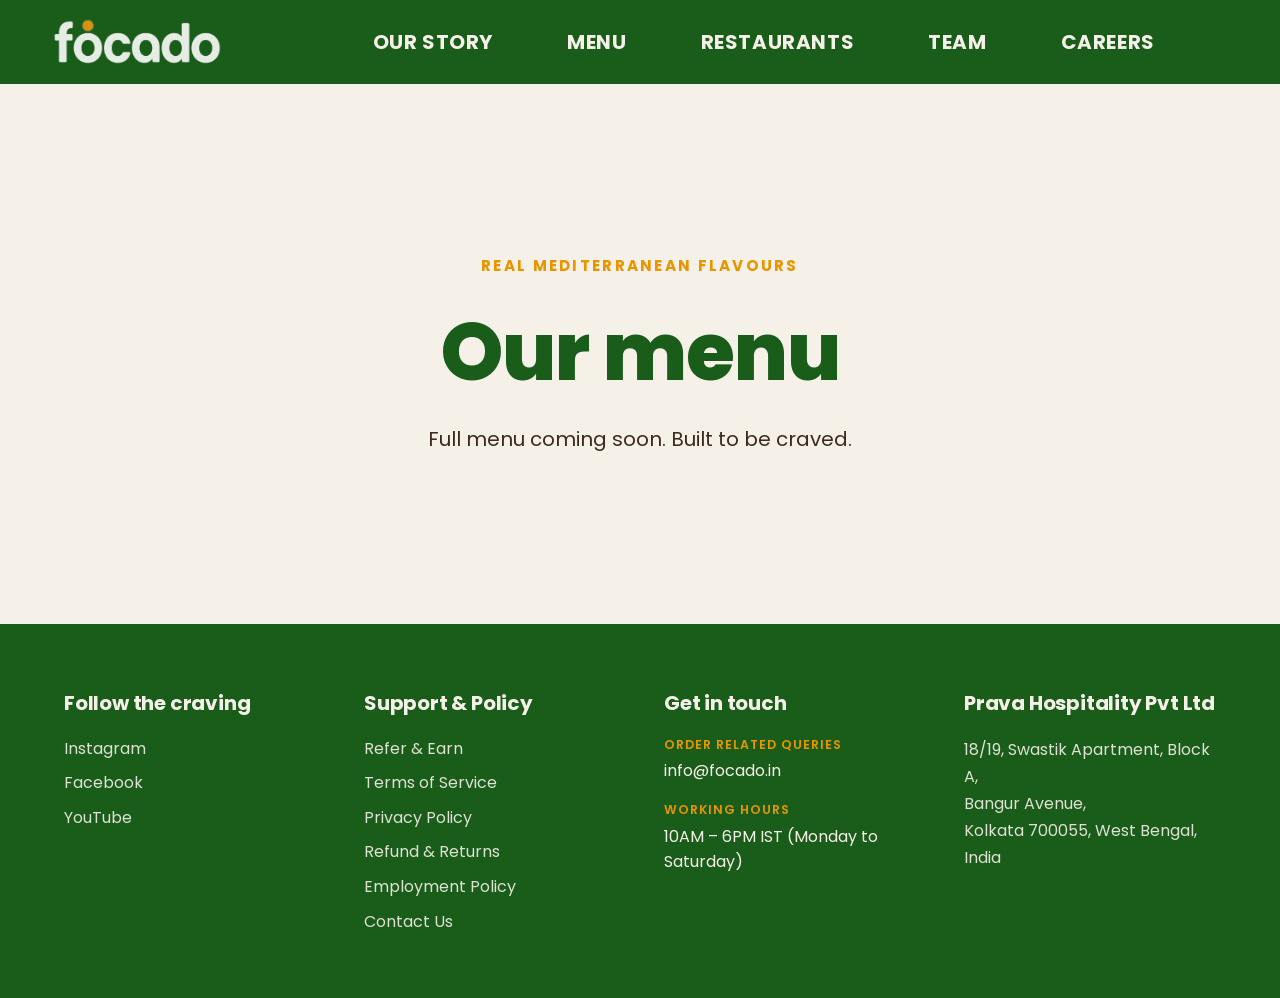
==== menu.html @ 37fbb45b "Menu: move to standalone menu.html page, remove home menu section Removes the 'What you'll crave' ca" ====
<!DOCTYPE html>
<html lang="en">
<head>
<meta charset="UTF-8" />
<meta name="viewport" content="width=device-width, initial-scale=1.0" />
<title>Focado — Our menu</title>
<link rel="preconnect" href="https://fonts.googleapis.com" />
<link rel="preconnect" href="https://fonts.gstatic.com" crossorigin />
<link href="https://fonts.googleapis.com/css2?family=Poppins:wght@400;500;600;700;800;900&display=swap" rel="stylesheet" />
<link rel="stylesheet" href="style.css" />
</head>
<body>
<header class="topbar">
  <a href="index.html"><img class="logo" src="focado-logo-white.png" alt="Focado" /></a>
  <nav class="nav">
    <a href="index.html">Our Story</a>
    <a href="menu.html">Menu</a>
    <a href="index.html">Restaurants</a>
    <a href="index.html">Team</a>
    <a href="index.html">Careers</a>
  </nav>
  <button class="burger" aria-label="Menu" onclick="document.body.classList.toggle('nav-open')">
    <span></span><span></span><span></span>
  </button>
</header>
<nav class="mobile-nav">
  <a href="index.html">Our Story</a>
  <a href="menu.html">Menu</a>
  <a href="index.html">Restaurants</a>
  <a href="index.html">Team</a>
  <a href="index.html">Careers</a>
</nav>
<main>
  <section class="menu-page">
    <p class="eyebrow">Real Mediterranean Flavours</p>
    <h1 class="menu-page-title">Our menu</h1>
    <p class="menu-page-sub">Full menu coming soon. Built to be craved.</p>
  </section>
</main>
<footer class="footer">
  <div class="footer-col">
    <h4>Follow the craving</h4>
    <ul class="footer-links">
      <li><a href="#">Instagram</a></li>
      <li><a href="#">Facebook</a></li>
      <li><a href="#">YouTube</a></li>
    </ul>
  </div>
  <div class="footer-col">
    <h4>Support &amp; Policy</h4>
    <ul class="footer-links">
      <li><a href="#">Refer &amp; Earn</a></li>
      <li><a href="#">Terms of Service</a></li>
      <li><a href="#">Privacy Policy</a></li>
      <li><a href="#">Refund &amp; Returns</a></li>
      <li><a href="#">Employment Policy</a></li>
      <li><a href="#">Contact Us</a></li>
    </ul>
  </div>
  <div class="footer-col">
    <h4>Get in touch</h4>
    <div class="footer-contact">
      <p class="contact-label">Order related queries</p>
      <p class="contact-value">info@focado.in</p>
    </div>
    <div class="footer-contact">
      <p class="contact-label">Working hours</p>
      <p class="contact-value">10AM – 6PM IST (Monday to Saturday)</p>
    </div>
  </div>
  <div class="footer-col">
    <h4>Prava Hospitality Pvt Ltd</h4>
    <address class="footer-address">
      18/19, Swastik Apartment, Block A,<br>
      Bangur Avenue,<br>
      Kolkata 700055, West Bengal, India
    </address>
  </div>
</footer>
</body>
</html>
---- style.css ----
:root{--green:#1A5C1A;--amber:#E89500;--cream:#F5F0E8;--brown:#3D2B1F;--white:#FFFFFF;}
*{margin:0;padding:0;box-sizing:border-box;}
html,body{margin:0;padding:0;background:#FFFFFF;}
html{scroll-behavior:smooth;}
body{font-family:"Poppins",sans-serif;color:#1A5C1A;overflow-x:hidden;}
.topbar{display:flex;align-items:center;justify-content:space-between;padding:18px clamp(1.5rem,4vw,3.5rem);background:var(--green);box-shadow:0 1px 0 rgba(0,0,0,0.15);}
.topbar .logo{display:block;height:48px;width:auto;}
.nav{display:flex;flex:1;justify-content:space-evenly;align-items:center;margin-left:clamp(2rem,6vw,5rem);}
.nav a{font-weight:700;font-size:1.25rem;letter-spacing:0.03em;text-transform:uppercase;color:var(--cream);text-decoration:none;transition:color 0.2s;}
.nav a:hover{color:var(--amber);}
.burger{display:none;flex-direction:column;gap:5px;background:none;border:none;cursor:pointer;padding:6px;}
.burger span{display:block;width:26px;height:3px;border-radius:2px;background:var(--cream);}
.mobile-nav{display:none;flex-direction:column;background:var(--green);box-shadow:0 1px 0 rgba(0,0,0,0.15);}
.mobile-nav a{padding:14px clamp(1.5rem,4vw,3.5rem);font-weight:600;font-size:1.1rem;color:var(--cream);text-decoration:none;border-top:1px solid rgba(255,255,255,0.12);}
.mobile-nav a:hover{color:var(--amber);}
/* ===== Hero carousel (text-free, images only) ===== */
.hero-carousel{position:relative;width:100%;min-height:calc(100svh - 85px);overflow:hidden;}
.carousel-track{position:absolute;inset:0;}
.slide{position:absolute;inset:0;opacity:0;visibility:hidden;transition:opacity 450ms ease;}
.slide.is-active{opacity:1;visibility:visible;}
/* full-bleed image fills the slide; centered food stays in view, no distortion */
.slide-img{position:absolute;inset:0;width:100%;height:100%;object-fit:cover;object-position:center;}
/* arrows */
.carousel-arrow{position:absolute;top:50%;transform:translateY(-50%);z-index:3;display:flex;align-items:center;justify-content:center;width:48px;height:48px;border:none;border-radius:50%;color:var(--cream);background:rgba(26,92,26,0.55);cursor:pointer;transition:background-color 0.2s;}
.carousel-arrow:hover{background:var(--amber);}
.carousel-arrow:focus-visible{outline:2px solid var(--cream);outline-offset:2px;}
.carousel-prev{left:clamp(0.75rem,2vw,1.5rem);}
.carousel-next{right:clamp(0.75rem,2vw,1.5rem);}
/* dots */
.carousel-dots{position:absolute;left:50%;bottom:clamp(1rem,3vw,1.8rem);transform:translateX(-50%);z-index:3;display:flex;gap:0.6rem;}
.dot{width:12px;height:12px;padding:0;border:none;border-radius:50%;background:rgba(245,240,232,0.5);cursor:pointer;transition:background-color 0.2s;}
.dot:hover{background:rgba(245,240,232,0.85);}
.dot.is-active{background:var(--amber);}
.dot:focus-visible{outline:2px solid var(--cream);outline-offset:2px;}
/* ===== Brand strip (below the carousel) ===== */
.brand-strip{display:grid;grid-template-columns:1fr 1fr;align-items:center;gap:clamp(2rem,5vw,4rem);background:var(--green);color:var(--cream);padding:clamp(2.5rem,5vw,4rem) clamp(1.5rem,5vw,5rem);margin-bottom:clamp(2rem,5vw,3.5rem);}
.brand-zone{text-align:center;}
.brand-zone--right{border-left:1px solid rgba(245,240,232,0.18);}
.brand-craved{font-family:"Poppins",sans-serif;font-weight:800;line-height:1.04;letter-spacing:-0.02em;}
.brand-craved .bz-top{display:block;color:var(--cream);font-size:clamp(1.6rem,3.2vw,2.6rem);}
.brand-craved .bz-accent{display:block;color:var(--amber);font-style:italic;font-size:clamp(2.4rem,5vw,4rem);}
.brand-promise{font-family:"Poppins",sans-serif;font-weight:800;line-height:1.2;letter-spacing:-0.01em;color:var(--cream);font-size:clamp(1.5rem,3vw,2.4rem);}
.brand-promise .bz-accent-inline{color:var(--amber);font-style:italic;}
.menu{padding:clamp(3.5rem,7vw,6rem) clamp(1.5rem,5vw,5rem);text-align:center;background:var(--cream);scroll-margin-top:90px;}
.eyebrow{font-weight:700;font-size:0.95rem;letter-spacing:0.15em;text-transform:uppercase;color:var(--amber);margin-bottom:0.6rem;}
.menu-title{font-weight:800;font-size:clamp(2rem,4vw,3.2rem);letter-spacing:-0.02em;color:var(--green);margin-bottom:clamp(2.5rem,5vw,3.5rem);}
.cards{display:grid;grid-template-columns:repeat(4,1fr);gap:clamp(1rem,2.5vw,2rem);max-width:1200px;margin:0 auto;}
.card{display:flex;flex-direction:column;}
.card-img{width:100%;aspect-ratio:4/5;border-radius:18px;background-color:var(--green);background-size:cover;background-position:center;}
.card-label{font-weight:700;font-size:clamp(1.2rem,1.8vw,1.5rem);color:var(--green);margin-top:1rem;}
.waitlist{padding:clamp(3.5rem,7vw,6rem) clamp(1.5rem,5vw,5rem);text-align:center;background:#FFFFFF;}
.waitlist-title{font-weight:800;font-size:clamp(2rem,4vw,3.2rem);letter-spacing:-0.02em;color:var(--green);margin-bottom:0.8rem;}
.waitlist-sub{font-weight:500;font-size:clamp(1.05rem,1.8vw,1.35rem);color:var(--brown);margin-bottom:clamp(1.8rem,4vw,2.5rem);}
.waitlist-form{display:flex;gap:0.8rem;justify-content:center;max-width:520px;margin:0 auto;}
.waitlist-input{flex:1;min-width:0;font-family:inherit;font-size:1.05rem;color:var(--green);padding:1em 1.4em;border:1px solid rgba(0,0,0,0.15);border-radius:999px;outline:none;transition:border-color 0.2s;}
.waitlist-input:focus{border-color:var(--amber);}
.waitlist-input::placeholder{color:rgba(61,43,31,0.5);}
.waitlist-btn{flex-shrink:0;font-family:inherit;font-weight:700;font-size:1.05rem;color:var(--cream);background:var(--green);border:none;border-radius:999px;padding:1em 2.2em;cursor:pointer;transition:background-color 0.2s;}
.waitlist-btn:hover{background:var(--amber);}
.footer{background:var(--green);color:var(--cream);display:grid;grid-template-columns:repeat(4,1fr);gap:clamp(2rem,4vw,3rem);align-items:start;padding:clamp(2.5rem,5vw,4rem) clamp(1.5rem,5vw,5rem);}
.footer-col h4{font-weight:700;font-size:1.25rem;letter-spacing:-0.01em;color:var(--cream);margin-bottom:1.1rem;}
/* vertical link lists — lighter weight than the headers */
.footer-links{list-style:none;display:flex;flex-direction:column;gap:0.6rem;}
.footer-links a{font-weight:400;font-size:1rem;color:var(--cream);text-decoration:none;opacity:0.9;transition:opacity 0.2s,color 0.2s;}
.footer-links a:hover{opacity:1;color:var(--amber);}
/* Get in touch: amber uppercase labels, cream values */
.footer-contact{margin-bottom:1.1rem;}
.footer-contact:last-child{margin-bottom:0;}
.contact-label{font-weight:600;font-size:0.78rem;letter-spacing:0.08em;text-transform:uppercase;color:var(--amber);margin-bottom:0.3rem;}
.contact-value{font-weight:400;font-size:1rem;color:var(--cream);}
.footer-address{font-style:normal;font-weight:400;font-size:1rem;line-height:1.7;color:var(--cream);opacity:0.9;}
@media(max-width:768px){
  .topbar{padding:16px 1.5rem;}
  .topbar .logo{height:42px;}
  .nav{display:none;}
  .burger{display:flex;}
  body.nav-open .mobile-nav{display:flex;}
  /* hero: sensible mobile height; full-bleed images keep centred food in view */
  .hero-carousel{min-height:60svh;}
  .carousel-arrow{width:40px;height:40px;}
  /* brand strip stacks into a single column on mobile */
  .brand-strip{grid-template-columns:1fr;gap:0;padding:clamp(2rem,7vw,2.75rem) 1.5rem;}
  .brand-zone--right{border-left:none;border-top:1px solid rgba(245,240,232,0.18);margin-top:clamp(1.25rem,5vw,1.75rem);padding-top:clamp(1.25rem,5vw,1.75rem);}
  .cards{grid-template-columns:repeat(2,1fr);max-width:520px;}
  .waitlist-form{flex-direction:column;}
  .footer{grid-template-columns:1fr;gap:2rem;text-align:left;}
}
.story{position:relative;background:var(--cream);overflow:hidden;padding:clamp(24px,4vw,56px) 0;}
.story-path{position:absolute;top:0;left:0;width:100%;height:100%;pointer-events:none;z-index:0;}
.story-cap{position:relative;z-index:3;text-align:center;font-weight:600;font-size:clamp(22px,4.5vw,34px);color:var(--green);margin:0 auto;padding:0 24px;}
.story-cap span{font-weight:800;font-style:italic;color:var(--amber);}
.story-cap--start{margin-bottom:clamp(8px,2vw,16px);}
.story-cap--end{margin-top:clamp(8px,2vw,16px);}
.story-panel{position:relative;z-index:1;display:flex;align-items:center;min-height:clamp(300px,42vh,460px);max-width:1200px;margin:0 auto;}
.story-cut{position:absolute;top:50%;transform:translateY(-50%);z-index:0;display:flex;align-items:center;justify-content:center;}
.story-cut img{display:block;width:100%;height:auto;animation:storyFloat 6s ease-in-out infinite;}
.story-panel--left .story-cut{left:-5vw;}
.story-panel--right .story-cut{right:-5vw;}
.story-txt{position:relative;z-index:2;width:100%;padding:0 clamp(24px,6vw,80px);}
.story-panel--left .story-txt{text-align:right;}
.story-panel--right .story-txt{text-align:left;}
.story-pre{margin:0 0 4px;font-size:clamp(16px,2.2vw,26px);font-weight:500;color:var(--brown);line-height:1.2;}
.story-word{margin:0;font-weight:800;font-size:clamp(52px,9.5vw,120px);color:var(--green);line-height:0.9;letter-spacing:-2px;}

.story-panel:nth-of-type(1) .story-cut{width:clamp(300px,42vw,560px);}
.story-panel:nth-of-type(2) .story-cut{width:clamp(280px,40vw,520px);}
.story-panel:nth-of-type(3) .story-cut{width:clamp(300px,42vw,560px);}
.story-panel:nth-of-type(4) .story-cut{width:clamp(280px,40vw,520px);}
.story-panel:nth-of-type(5) .story-cut{width:clamp(300px,42vw,560px);}

.story-panel{opacity:0;transform:translateY(30px);transition:opacity .7s ease,transform .7s ease;}
.story-panel.is-visible{opacity:1;transform:translateY(0);}
.story-panel:nth-of-type(3) .story-cut img{animation-duration:6.6s;animation-delay:-1s;}
.story-panel:nth-of-type(4) .story-cut img{animation-duration:7s;animation-delay:-2s;}
.story-panel:nth-of-type(5) .story-cut img{animation-duration:5.6s;animation-delay:-3s;}
@keyframes storyFloat{0%,100%{transform:translateY(0);}50%{transform:translateY(-12px);}}
@media (max-width:768px){
  .story-panel{min-height:clamp(240px,34vh,340px);}
  .story-panel:nth-of-type(1) .story-cut,
  .story-panel:nth-of-type(3) .story-cut,
  .story-panel:nth-of-type(5) .story-cut{width:60vw;}
  .story-panel:nth-of-type(2) .story-cut,
  .story-panel:nth-of-type(4) .story-cut{width:56vw;}
  .story-panel--left .story-cut{left:-14vw;}
  .story-panel--right .story-cut{right:-14vw;}
  .story-txt{padding:0 16px;}
  .story-word{font-size:clamp(44px,14vw,72px);letter-spacing:-1px;}
  .story-pre{font-size:clamp(15px,4vw,20px);}
}
@media (prefers-reduced-motion:reduce){
  .story-cut img{animation:none;}
  .story-panel{transition:none;}
}
.menu-page{background:var(--cream);text-align:center;padding:clamp(4rem,12vw,9rem) clamp(1.5rem,5vw,5rem);min-height:60vh;display:flex;flex-direction:column;justify-content:center;}
.menu-page-title{font-weight:800;font-size:clamp(40px,8vw,80px);color:var(--green);margin:6px 0 12px;letter-spacing:-1px;}
.menu-page-sub{font-size:clamp(16px,2.5vw,20px);color:var(--brown);margin:0;}
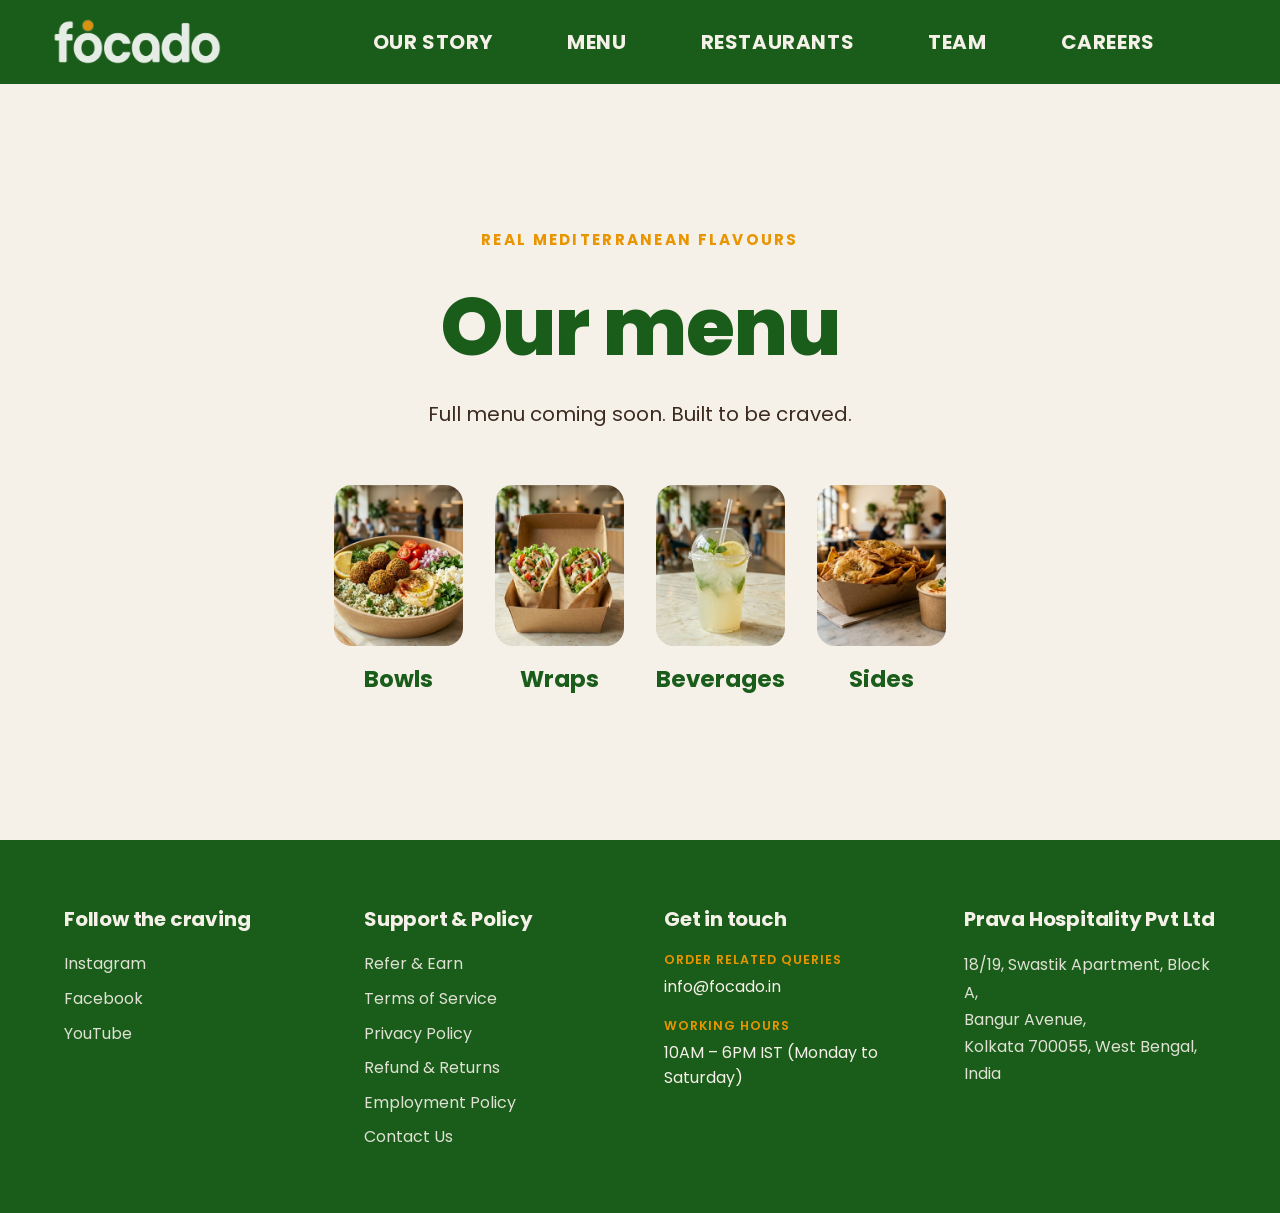
==== commit 3b2417c1: "Menu page: add the four category cards below the placeholder Adds the Bowls/Wraps/Beverages/Sides ca" ====
--- a/menu.html
+++ b/menu.html
@@ -35,6 +35,24 @@
     <p class="eyebrow">Real Mediterranean Flavours</p>
     <h1 class="menu-page-title">Our menu</h1>
     <p class="menu-page-sub">Full menu coming soon. Built to be craved.</p>
+    <div class="cards">
+      <article class="card">
+        <div class="card-img" style="background-image:url('cat-bowls.png')"></div>
+        <h3 class="card-label">Bowls</h3>
+      </article>
+      <article class="card">
+        <div class="card-img" style="background-image:url('cat-wraps.png')"></div>
+        <h3 class="card-label">Wraps</h3>
+      </article>
+      <article class="card">
+        <div class="card-img" style="background-image:url('cat-beverages.png')"></div>
+        <h3 class="card-label">Beverages</h3>
+      </article>
+      <article class="card">
+        <div class="card-img" style="background-image:url('cat-pitachips.png')"></div>
+        <h3 class="card-label">Sides</h3>
+      </article>
+    </div>
   </section>
 </main>
 <footer class="footer">
--- a/style.css
+++ b/style.css
@@ -131,6 +131,7 @@
   .story-cut img{animation:none;}
   .story-panel{transition:none;}
 }
-.menu-page{background:var(--cream);text-align:center;padding:clamp(4rem,12vw,9rem) clamp(1.5rem,5vw,5rem);min-height:60vh;display:flex;flex-direction:column;justify-content:center;}
+.menu-page{background:var(--cream);text-align:center;padding:clamp(4rem,12vw,9rem) clamp(1.5rem,5vw,5rem);display:flex;flex-direction:column;justify-content:flex-start;}
 .menu-page-title{font-weight:800;font-size:clamp(40px,8vw,80px);color:var(--green);margin:6px 0 12px;letter-spacing:-1px;}
 .menu-page-sub{font-size:clamp(16px,2.5vw,20px);color:var(--brown);margin:0;}
+.menu-page .cards{margin-top:clamp(2rem,5vw,3.5rem);}
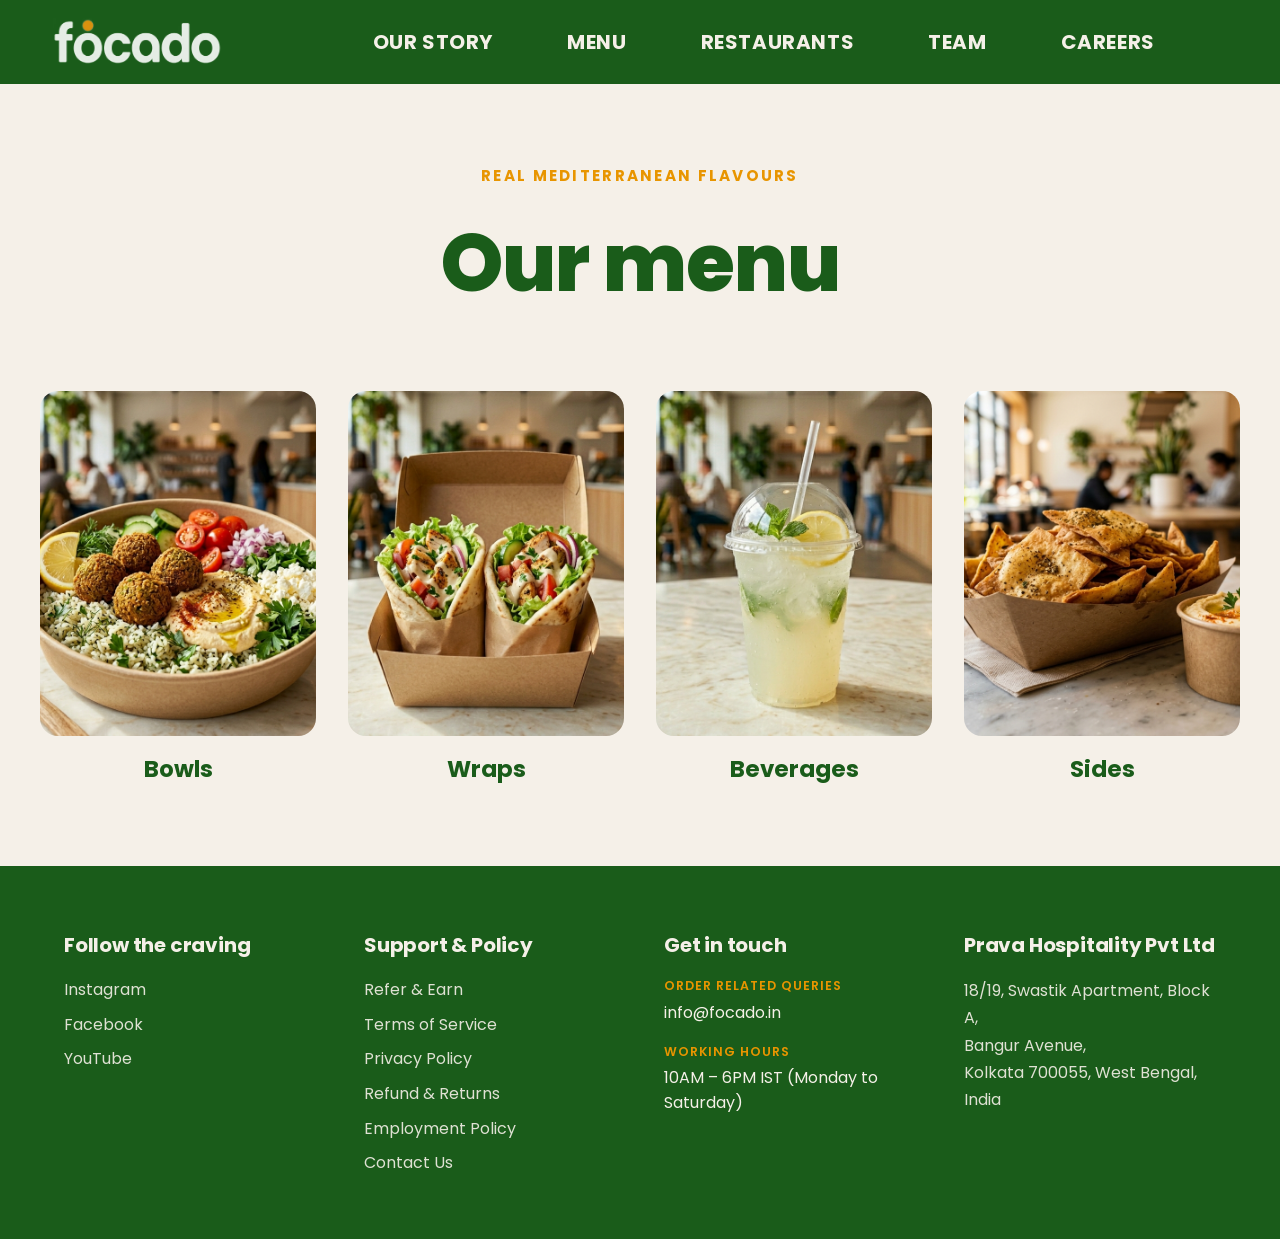
==== commit 8ec84dc8: "Menu page: drop placeholder sub-line, make cards full-width Removes the 'coming soon' sub-line from " ====
--- a/menu.html
+++ b/menu.html
@@ -34,7 +34,6 @@
   <section class="menu-page">
     <p class="eyebrow">Real Mediterranean Flavours</p>
     <h1 class="menu-page-title">Our menu</h1>
-    <p class="menu-page-sub">Full menu coming soon. Built to be craved.</p>
     <div class="cards">
       <article class="card">
         <div class="card-img" style="background-image:url('cat-bowls.png')"></div>
--- a/style.css
+++ b/style.css
@@ -131,7 +131,8 @@
   .story-cut img{animation:none;}
   .story-panel{transition:none;}
 }
-.menu-page{background:var(--cream);text-align:center;padding:clamp(4rem,12vw,9rem) clamp(1.5rem,5vw,5rem);display:flex;flex-direction:column;justify-content:flex-start;}
+.menu-page{background:var(--cream);text-align:center;padding:clamp(3rem,7vw,5rem) clamp(1rem,3vw,2rem);display:flex;flex-direction:column;justify-content:flex-start;}
 .menu-page-title{font-weight:800;font-size:clamp(40px,8vw,80px);color:var(--green);margin:6px 0 12px;letter-spacing:-1px;}
 .menu-page-sub{font-size:clamp(16px,2.5vw,20px);color:var(--brown);margin:0;}
-.menu-page .cards{margin-top:clamp(2rem,5vw,3.5rem);}
+.menu-page .cards{width:100%;margin-top:clamp(2rem,5vw,3.5rem);}
+.order-page{min-height:60vh;display:flex;flex-direction:column;justify-content:center;}
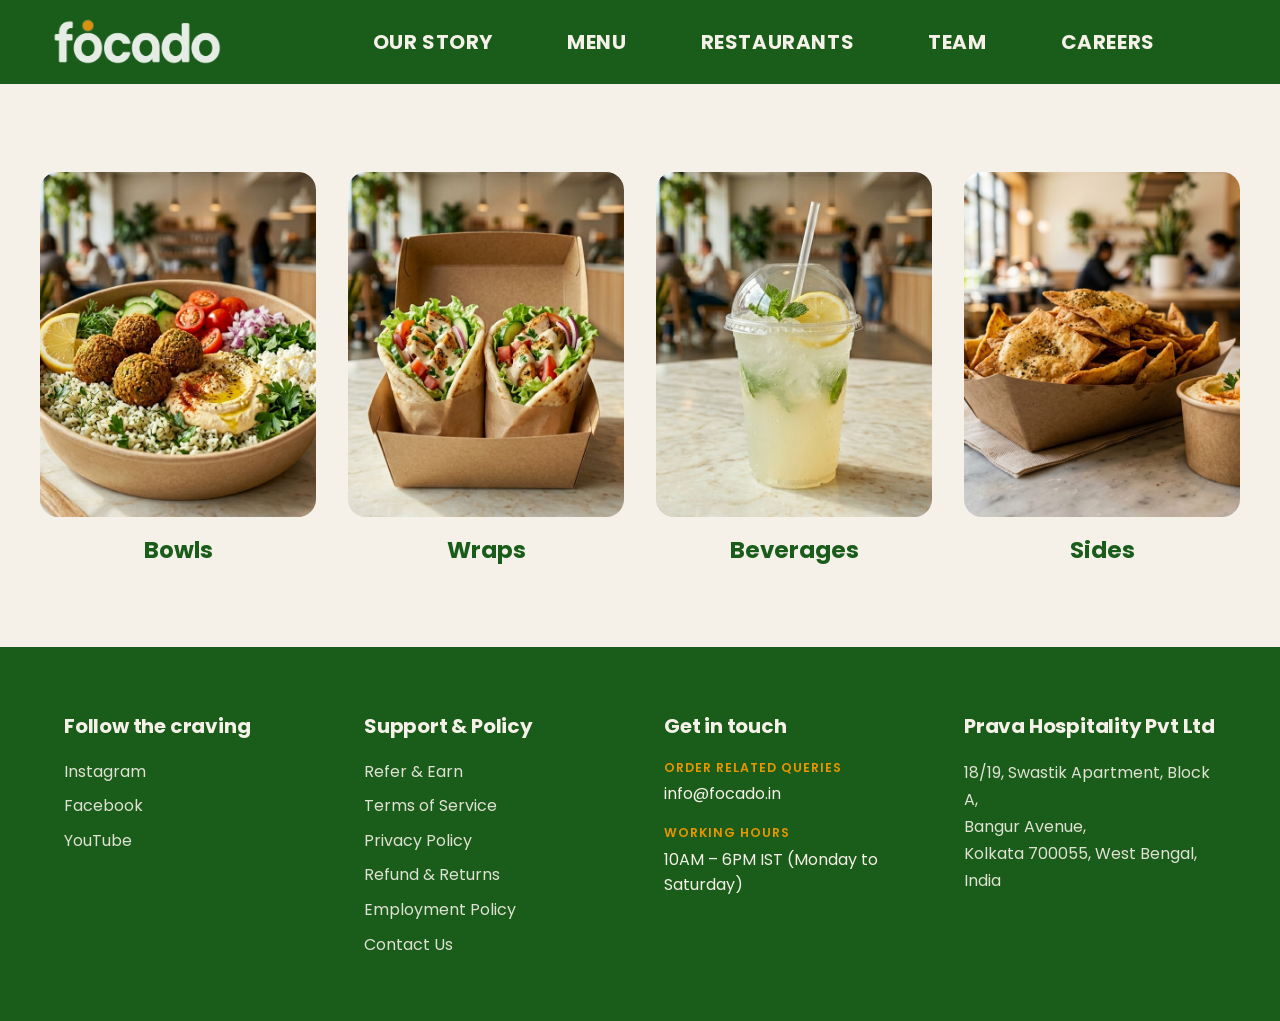
==== commit 705aa81f: "Menu page: remove eyebrow + 'Our menu' heading, open straight to cards Deletes the eyebrow and page " ====
--- a/menu.html
+++ b/menu.html
@@ -32,8 +32,6 @@
 </nav>
 <main>
   <section class="menu-page">
-    <p class="eyebrow">Real Mediterranean Flavours</p>
-    <h1 class="menu-page-title">Our menu</h1>
     <div class="cards">
       <article class="card">
         <div class="card-img" style="background-image:url('cat-bowls.png')"></div>
--- a/style.css
+++ b/style.css
@@ -85,6 +85,14 @@
   .waitlist-form{flex-direction:column;}
   .footer{grid-template-columns:1fr;gap:2rem;text-align:left;}
 }
+.kolkata{background:var(--cream);overflow:hidden;padding:clamp(28px,5vw,64px) 0;text-align:center;}
+.kolkata-cap{margin:0 auto;padding:0 24px;font-weight:700;font-size:clamp(28px,5.5vw,52px);line-height:1.1;color:var(--green);}
+.kolkata-cap span{font-weight:800;font-style:italic;color:var(--amber);}
+.kolkata-skyline{display:block;width:100%;max-width:1200px;height:auto;margin:clamp(12px,3vw,32px) auto 0;}
+@media (max-width:700px){
+  .kolkata{padding:clamp(20px,6vw,40px) 0;}
+  .kolkata-cap{font-size:clamp(24px,7vw,34px);}
+}
 .story{position:relative;background:var(--cream);overflow:hidden;padding:clamp(24px,4vw,56px) 0;}
 .story-path{position:absolute;top:0;left:0;width:100%;height:100%;pointer-events:none;z-index:0;}
 .story-cap{position:relative;z-index:3;text-align:center;font-weight:600;font-size:clamp(22px,4.5vw,34px);color:var(--green);margin:0 auto;padding:0 24px;}
@@ -131,7 +139,7 @@
   .story-cut img{animation:none;}
   .story-panel{transition:none;}
 }
-.menu-page{background:var(--cream);text-align:center;padding:clamp(3rem,7vw,5rem) clamp(1rem,3vw,2rem);display:flex;flex-direction:column;justify-content:flex-start;}
+.menu-page{background:var(--cream);text-align:center;padding:clamp(1rem,3vw,2rem) clamp(1rem,3vw,2rem) clamp(3rem,7vw,5rem);display:flex;flex-direction:column;justify-content:flex-start;}
 .menu-page-title{font-weight:800;font-size:clamp(40px,8vw,80px);color:var(--green);margin:6px 0 12px;letter-spacing:-1px;}
 .menu-page-sub{font-size:clamp(16px,2.5vw,20px);color:var(--brown);margin:0;}
 .menu-page .cards{width:100%;margin-top:clamp(2rem,5vw,3.5rem);}
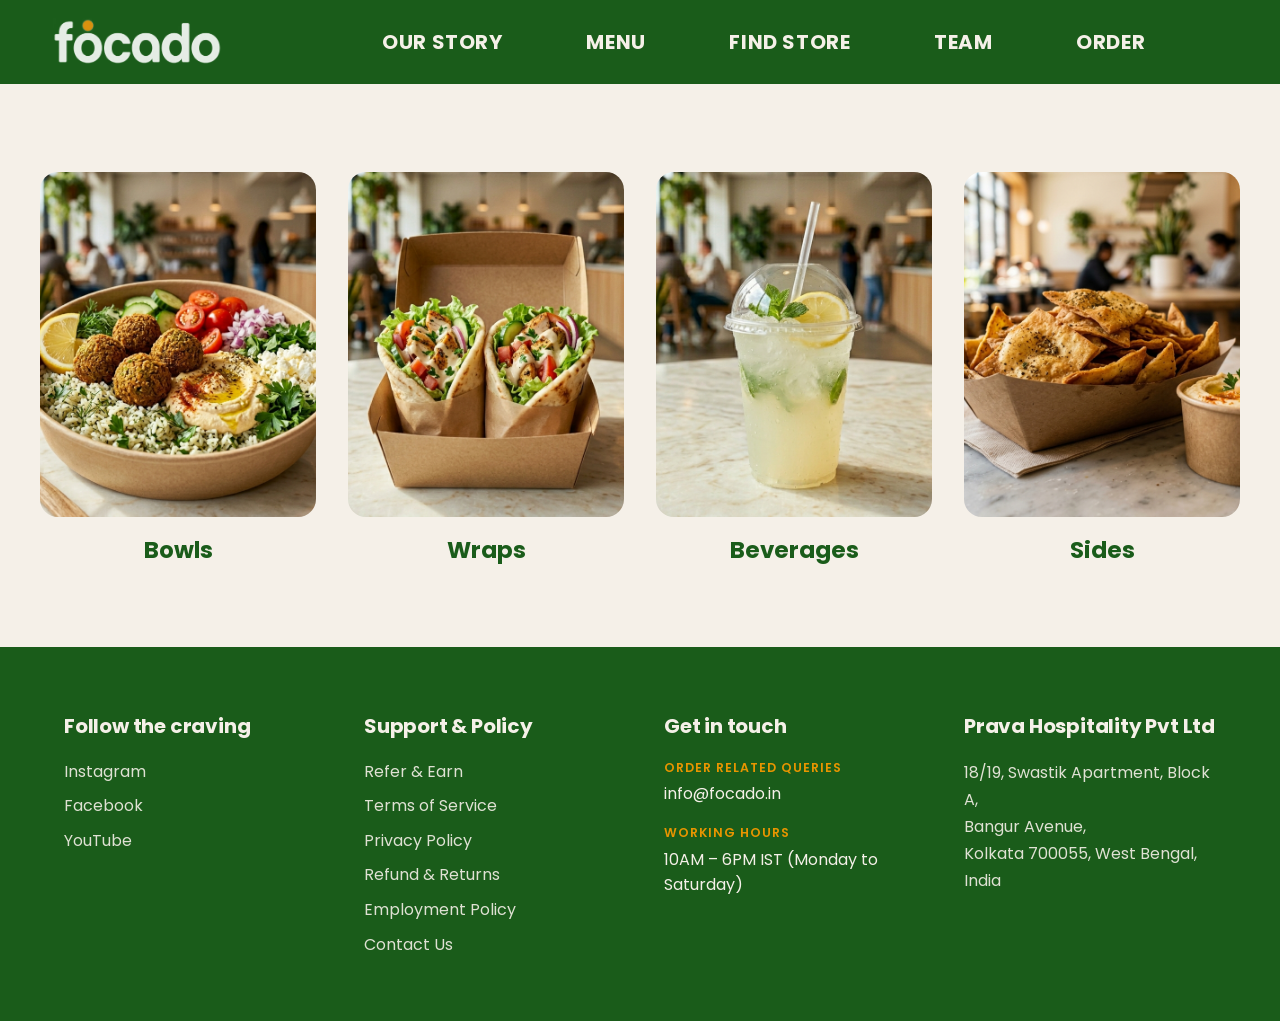
==== commit 18a1df83: "Nav: unify to Our Story/Menu/Find Store/Team/Order; restaurants copy edits Makes the top nav and mob" ====
--- a/menu.html
+++ b/menu.html
@@ -15,9 +15,9 @@
   <nav class="nav">
     <a href="index.html">Our Story</a>
     <a href="menu.html">Menu</a>
-    <a href="index.html">Restaurants</a>
+    <a href="restaurants.html">Find Store</a>
     <a href="index.html">Team</a>
-    <a href="index.html">Careers</a>
+    <a href="order.html">Order</a>
   </nav>
   <button class="burger" aria-label="Menu" onclick="document.body.classList.toggle('nav-open')">
     <span></span><span></span><span></span>
@@ -26,9 +26,9 @@
 <nav class="mobile-nav">
   <a href="index.html">Our Story</a>
   <a href="menu.html">Menu</a>
-  <a href="index.html">Restaurants</a>
+  <a href="restaurants.html">Find Store</a>
   <a href="index.html">Team</a>
-  <a href="index.html">Careers</a>
+  <a href="order.html">Order</a>
 </nav>
 <main>
   <section class="menu-page">
--- a/style.css
+++ b/style.css
@@ -20,6 +20,11 @@
 .slide.is-active{opacity:1;visibility:visible;}
 /* full-bleed image fills the slide; centered food stays in view, no distortion */
 .slide-img{position:absolute;inset:0;width:100%;height:100%;object-fit:cover;object-position:center;}
+.slide-caption{position:absolute;top:clamp(16px,6%,52px);left:50%;transform:translateX(-50%);width:90%;max-width:900px;margin:0;text-align:center;z-index:4;pointer-events:none;font-family:"Poppins",sans-serif;font-weight:800;line-height:1.05;letter-spacing:-0.01em;color:var(--green);font-size:clamp(24px,5vw,56px);}
+.slide-caption span{color:var(--amber);font-style:italic;}
+@media (max-width:700px){
+  .slide-caption{top:clamp(12px,5%,38px);font-size:clamp(22px,7vw,34px);}
+}
 /* arrows */
 .carousel-arrow{position:absolute;top:50%;transform:translateY(-50%);z-index:3;display:flex;align-items:center;justify-content:center;width:48px;height:48px;border:none;border-radius:50%;color:var(--cream);background:rgba(26,92,26,0.55);cursor:pointer;transition:background-color 0.2s;}
 .carousel-arrow:hover{background:var(--amber);}
@@ -95,6 +100,24 @@
 }
 .story{position:relative;background:var(--cream);overflow:hidden;padding:clamp(24px,4vw,56px) 0;}
 .story-path{position:absolute;top:0;left:0;width:100%;height:100%;pointer-events:none;z-index:0;}
+.story-map{position:absolute;left:50%;transform:translateX(-50%);pointer-events:none;z-index:0;opacity:0.14;}
+.story-map--med{top:clamp(-8px,1vw,12px);width:clamp(300px,60vw,460px);height:auto;}
+.story-map--india{bottom:clamp(-4px,1vw,16px);width:clamp(150px,26vw,230px);height:auto;}
+.story-pin{position:absolute;width:14px;height:14px;border-radius:50%;background:var(--amber);border:3px solid var(--cream);transform:translate(-50%,-50%);z-index:2;pointer-events:none;}
+.story-accent{position:absolute;z-index:1;pointer-events:none;height:auto;opacity:0.95;}
+.story-accent--1{top:3%;right:5%;width:clamp(150px,18vw,230px);transform:rotate(8deg);}
+.story-accent--2{top:42%;left:4%;width:clamp(115px,14vw,175px);transform:rotate(-10deg);}
+.story-accent--3{top:76%;right:5%;width:clamp(150px,18vw,230px);transform:rotate(-6deg);}
+.story-accent--4{bottom:5%;left:5%;width:clamp(120px,14vw,180px);transform:rotate(12deg);}
+@media (max-width:700px){
+  .story-map{opacity:0.1;}
+  .story-pin{width:11px;height:11px;border-width:2px;}
+  .story-accent{opacity:0.95;}
+  .story-accent--1{width:clamp(100px,26vw,150px);}
+  .story-accent--2{width:clamp(82px,20vw,120px);}
+  .story-accent--3{width:clamp(100px,26vw,150px);}
+  .story-accent--4{width:clamp(86px,21vw,124px);}
+}
 .story-cap{position:relative;z-index:3;text-align:center;font-weight:600;font-size:clamp(22px,4.5vw,34px);color:var(--green);margin:0 auto;padding:0 24px;}
 .story-cap span{font-weight:800;font-style:italic;color:var(--amber);}
 .story-cap--start{margin-bottom:clamp(8px,2vw,16px);}
@@ -144,3 +167,14 @@
 .menu-page-sub{font-size:clamp(16px,2.5vw,20px);color:var(--brown);margin:0;}
 .menu-page .cards{width:100%;margin-top:clamp(2rem,5vw,3.5rem);}
 .order-page{min-height:60vh;display:flex;flex-direction:column;justify-content:center;}
+.rest-page{background:var(--cream);padding:clamp(32px,6vw,72px) clamp(20px,5vw,64px);min-height:60vh;}
+.rest-eyebrow{text-align:center;color:var(--amber);font-weight:700;letter-spacing:0.18em;text-transform:uppercase;font-size:clamp(12px,1.6vw,15px);margin:0 0 10px;}
+.rest-title{text-align:center;color:var(--green);font-weight:800;font-size:clamp(2rem,5vw,3.4rem);letter-spacing:-0.02em;margin:0 0 clamp(24px,4vw,40px);}
+.store-card{max-width:880px;margin:0 auto;background:var(--white);border-radius:18px;overflow:hidden;box-shadow:0 10px 30px rgba(0,0,0,0.06);}
+.store-map{width:100%;height:clamp(280px,42vw,420px);border:0;display:block;}
+.store-info{padding:clamp(20px,3vw,32px);text-align:center;}
+.store-status{display:inline-block;background:var(--amber);color:var(--brown);font-weight:600;font-size:0.85rem;padding:5px 14px;border-radius:999px;margin:0 0 14px;}
+.store-name{font-weight:800;color:var(--green);font-size:clamp(1.3rem,2.6vw,1.8rem);margin:0 0 8px;}
+.store-addr{color:var(--brown);font-size:clamp(1rem,1.8vw,1.1rem);line-height:1.5;margin:0 0 20px;}
+.store-btn{display:inline-block;background:var(--green);color:var(--cream);text-decoration:none;font-weight:700;padding:12px 24px;border-radius:999px;font-size:0.95rem;transition:background .2s;}
+.store-btn:hover{background:#16491b;}
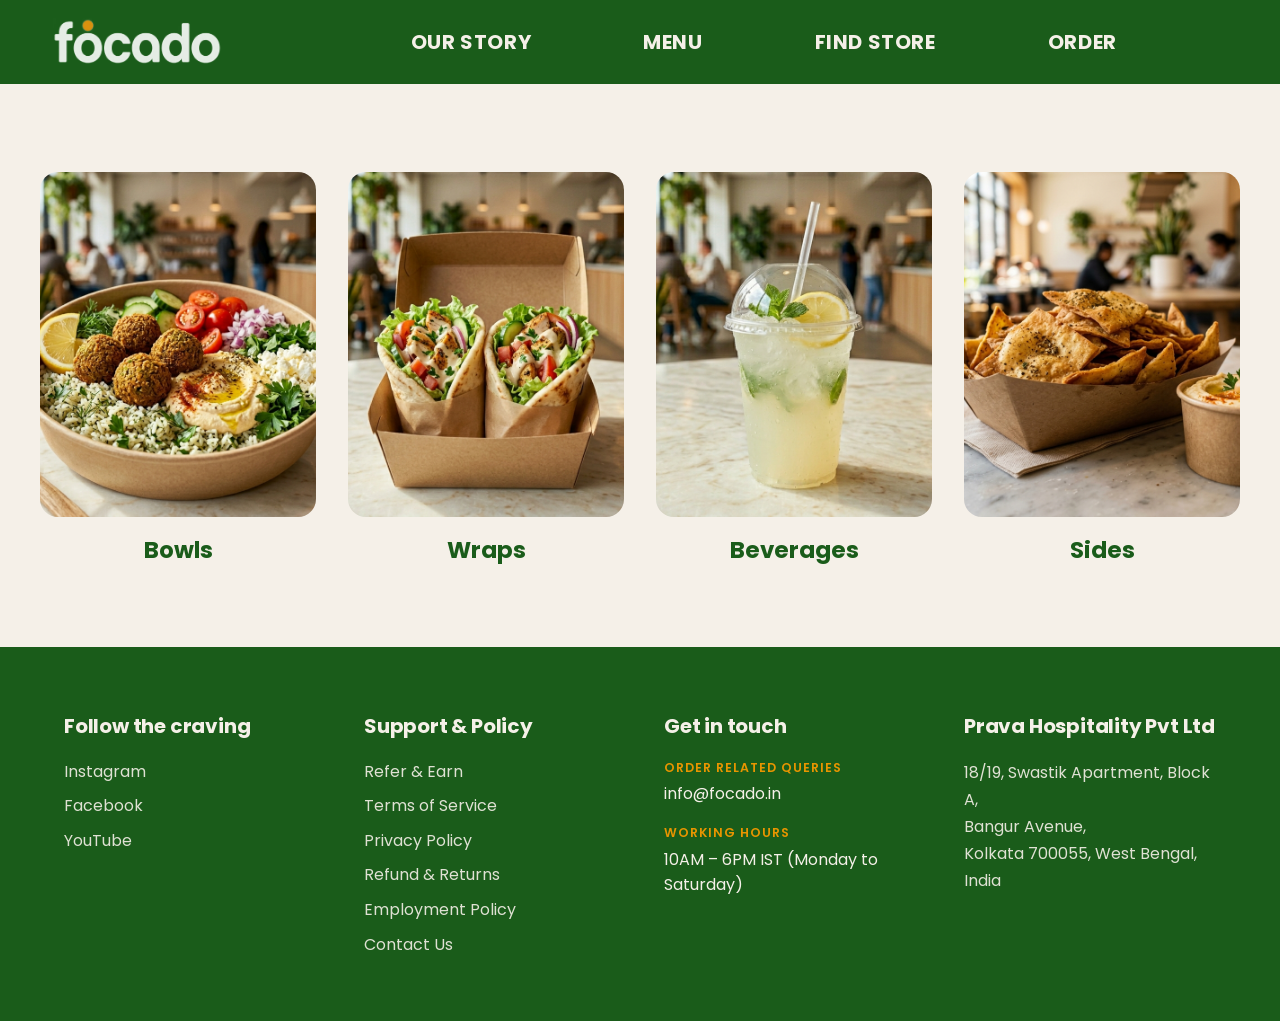
==== commit fb9d9252: "Nav: remove Team item; restaurants eyebrow green + larger Deletes the Team link from both desktop an" ====
--- a/menu.html
+++ b/menu.html
@@ -16,7 +16,6 @@
     <a href="index.html">Our Story</a>
     <a href="menu.html">Menu</a>
     <a href="restaurants.html">Find Store</a>
-    <a href="index.html">Team</a>
     <a href="order.html">Order</a>
   </nav>
   <button class="burger" aria-label="Menu" onclick="document.body.classList.toggle('nav-open')">
@@ -27,7 +26,6 @@
   <a href="index.html">Our Story</a>
   <a href="menu.html">Menu</a>
   <a href="restaurants.html">Find Store</a>
-  <a href="index.html">Team</a>
   <a href="order.html">Order</a>
 </nav>
 <main>
--- a/style.css
+++ b/style.css
@@ -20,10 +20,12 @@
 .slide.is-active{opacity:1;visibility:visible;}
 /* full-bleed image fills the slide; centered food stays in view, no distortion */
 .slide-img{position:absolute;inset:0;width:100%;height:100%;object-fit:cover;object-position:center;}
-.slide-caption{position:absolute;top:clamp(16px,6%,52px);left:50%;transform:translateX(-50%);width:90%;max-width:900px;margin:0;text-align:center;z-index:4;pointer-events:none;font-family:"Poppins",sans-serif;font-weight:800;line-height:1.05;letter-spacing:-0.01em;color:var(--green);font-size:clamp(24px,5vw,56px);}
+.slide-caption{position:absolute;top:clamp(12px,3%,28px);left:50%;transform:translateX(-50%);width:auto;max-width:none;margin:0;text-align:center;z-index:4;pointer-events:none;white-space:nowrap;font-family:"Poppins",sans-serif;font-weight:800;line-height:1.05;letter-spacing:-0.01em;color:var(--green);font-size:clamp(26px,4.6vw,54px);}
 .slide-caption span{color:var(--amber);font-style:italic;}
+.slide-caption br{display:none;}
 @media (max-width:700px){
-  .slide-caption{top:clamp(12px,5%,38px);font-size:clamp(22px,7vw,34px);}
+  .slide-caption{top:clamp(12px,5%,38px);font-size:clamp(22px,7vw,34px);white-space:normal;}
+  .slide-caption br{display:inline;}
 }
 /* arrows */
 .carousel-arrow{position:absolute;top:50%;transform:translateY(-50%);z-index:3;display:flex;align-items:center;justify-content:center;width:48px;height:48px;border:none;border-radius:50%;color:var(--cream);background:rgba(26,92,26,0.55);cursor:pointer;transition:background-color 0.2s;}
@@ -168,7 +170,7 @@
 .menu-page .cards{width:100%;margin-top:clamp(2rem,5vw,3.5rem);}
 .order-page{min-height:60vh;display:flex;flex-direction:column;justify-content:center;}
 .rest-page{background:var(--cream);padding:clamp(32px,6vw,72px) clamp(20px,5vw,64px);min-height:60vh;}
-.rest-eyebrow{text-align:center;color:var(--amber);font-weight:700;letter-spacing:0.18em;text-transform:uppercase;font-size:clamp(12px,1.6vw,15px);margin:0 0 10px;}
+.rest-eyebrow{text-align:center;color:var(--green);font-weight:700;letter-spacing:0.18em;text-transform:uppercase;font-size:clamp(15px,2.2vw,20px);margin:0 0 10px;}
 .rest-title{text-align:center;color:var(--green);font-weight:800;font-size:clamp(2rem,5vw,3.4rem);letter-spacing:-0.02em;margin:0 0 clamp(24px,4vw,40px);}
 .store-card{max-width:880px;margin:0 auto;background:var(--white);border-radius:18px;overflow:hidden;box-shadow:0 10px 30px rgba(0,0,0,0.06);}
 .store-map{width:100%;height:clamp(280px,42vw,420px);border:0;display:block;}
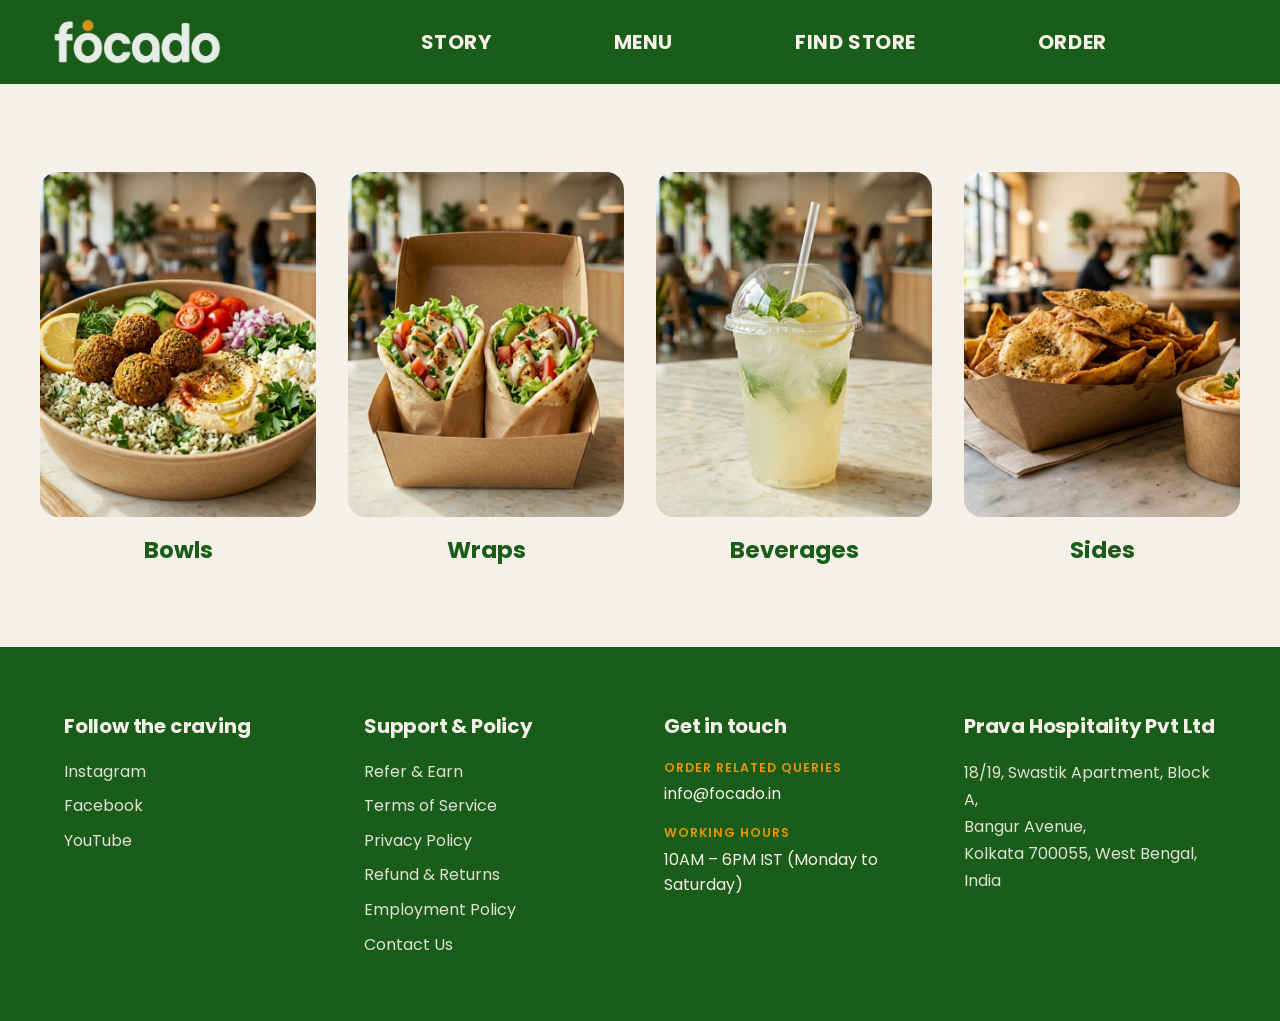
==== commit 7d4dce78: "Nav: rename 'Our Story' to 'Story', link to index.html top on all pages Renames the first nav item t" ====
--- a/menu.html
+++ b/menu.html
@@ -13,7 +13,7 @@
 <header class="topbar">
   <a href="index.html"><img class="logo" src="focado-logo-white.png" alt="Focado" /></a>
   <nav class="nav">
-    <a href="index.html">Our Story</a>
+    <a href="index.html">Story</a>
     <a href="menu.html">Menu</a>
     <a href="restaurants.html">Find Store</a>
     <a href="order.html">Order</a>
@@ -23,7 +23,7 @@
   </button>
 </header>
 <nav class="mobile-nav">
-  <a href="index.html">Our Story</a>
+  <a href="index.html">Story</a>
   <a href="menu.html">Menu</a>
   <a href="restaurants.html">Find Store</a>
   <a href="order.html">Order</a>
--- a/style.css
+++ b/style.css
@@ -104,7 +104,7 @@
 .story-path{position:absolute;top:0;left:0;width:100%;height:100%;pointer-events:none;z-index:0;}
 .story-map{position:absolute;left:50%;transform:translateX(-50%);pointer-events:none;z-index:0;opacity:0.14;}
 .story-map--med{top:clamp(-8px,1vw,12px);width:clamp(300px,60vw,460px);height:auto;}
-.story-map--india{bottom:clamp(-4px,1vw,16px);width:clamp(150px,26vw,230px);height:auto;}
+.story-map--india{bottom:clamp(-20px,-1vw,-6px);width:clamp(120px,20vw,185px);height:auto;}
 .story-pin{position:absolute;width:14px;height:14px;border-radius:50%;background:var(--amber);border:3px solid var(--cream);transform:translate(-50%,-50%);z-index:2;pointer-events:none;}
 .story-accent{position:absolute;z-index:1;pointer-events:none;height:auto;opacity:0.95;}
 .story-accent--1{top:3%;right:5%;width:clamp(150px,18vw,230px);transform:rotate(8deg);}
@@ -123,7 +123,7 @@
 .story-cap{position:relative;z-index:3;text-align:center;font-weight:600;font-size:clamp(22px,4.5vw,34px);color:var(--green);margin:0 auto;padding:0 24px;}
 .story-cap span{font-weight:800;font-style:italic;color:var(--amber);}
 .story-cap--start{margin-bottom:clamp(8px,2vw,16px);}
-.story-cap--end{margin-top:clamp(8px,2vw,16px);}
+.story-cap--end{margin-top:clamp(72px,13vw,140px);}
 .story-panel{position:relative;z-index:1;display:flex;align-items:center;min-height:clamp(300px,42vh,460px);max-width:1200px;margin:0 auto;}
 .story-cut{position:absolute;top:50%;transform:translateY(-50%);z-index:0;display:flex;align-items:center;justify-content:center;}
 .story-cut img{display:block;width:100%;height:auto;animation:storyFloat 6s ease-in-out infinite;}
@@ -140,6 +140,7 @@
 .story-panel:nth-of-type(3) .story-cut{width:clamp(300px,42vw,560px);}
 .story-panel:nth-of-type(4) .story-cut{width:clamp(280px,40vw,520px);}
 .story-panel:nth-of-type(5) .story-cut{width:clamp(300px,42vw,560px);}
+.story-panel:nth-of-type(6) .story-cut{width:clamp(280px,40vw,520px);}
 
 .story-panel{opacity:0;transform:translateY(30px);transition:opacity .7s ease,transform .7s ease;}
 .story-panel.is-visible{opacity:1;transform:translateY(0);}
@@ -153,7 +154,8 @@
   .story-panel:nth-of-type(3) .story-cut,
   .story-panel:nth-of-type(5) .story-cut{width:60vw;}
   .story-panel:nth-of-type(2) .story-cut,
-  .story-panel:nth-of-type(4) .story-cut{width:56vw;}
+  .story-panel:nth-of-type(4) .story-cut,
+  .story-panel:nth-of-type(6) .story-cut{width:56vw;}
   .story-panel--left .story-cut{left:-14vw;}
   .story-panel--right .story-cut{right:-14vw;}
   .story-txt{padding:0 16px;}
